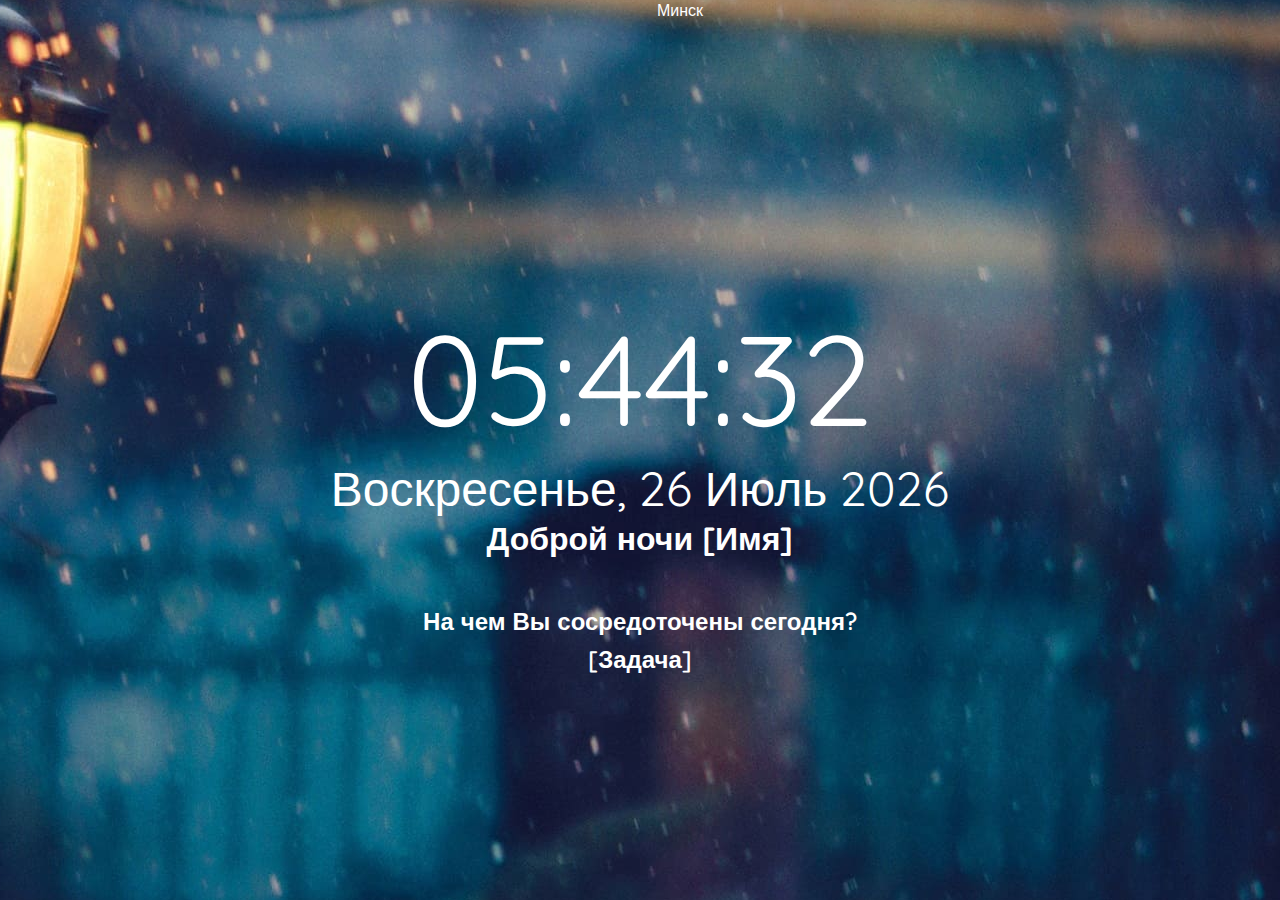
==== momentum/index.html @ 5317bd8b "Renamed files project" ====
<!DOCTYPE html>
<html>
<head>
	<meta charset="utf-8">
	<meta name="viewport" content="width=device-width, initial-scale=1.0">
	<meta http-equiv="X-UA-Compatible" content="ie=edge">
	<link rel="stylesheet" type="text/css" href="index.css">
	<link href="https://fonts.googleapis.com/css2?family=Quicksand:wght@500&display=swap" rel="stylesheet">
	<title>Momentum</title>
</head>
<body>
	<header class = "header">
		<button class="btn">   </button>
		<div class = "wrapper">
			<div class="city" contenteditable="true">Минск</div>
  			<i class="weather-icon owf"></i>
  			<div class="temperature"></div>
			<div class="weather-description"></div>	
		</div>
	</header>
	<div class="time_date">
		<time id="time"></time>
		<date id="date"></date> 
		<h1>
		<span id="greeting"></span>
		<span id="name" contenteditable="true"></span>
		</h1>
		<h2>На чем Вы сосредоточены сегодня?</h2>
		<h2 id="focus" contenteditable="true"></h2>
	</div>
	<script src="index.js"></script>
</body>
</html>
---- momentum/index.css ----
*{
	box-sizing: border-box;
	margin: 0;
	padding: 0;
}

body{
	transition: background-image 1s ease-in-out;
	font-family: 'Quicksand', sans-serif;
	display: flex;
	flex-direction: column;
	align-items: center;
	justify-content: center;
	text-align: center;
	height: 100vh;
	color: #000000;
	background: 100%;
}
header{
	font-family: 'Quicksand', sans-serif;
	font-size: 1rem;
	justify-content: center;
	width: 100vw;
	
	display: flex;

}

.time_date{
	display: flex;
	flex-direction: column;
	align-items: center;
	justify-content: center;
	text-align: center;
	height: 100vh;
}

.btn {
	width: 60px;
	height: 60px;
	border: 0;
	background: url("https://www.pngarts.com/files/7/Update-Button-PNG-Image.png");
	background-size: contain;
	background-repeat: no-repeat;
	filter: grayscale(1);
	margin: 10px;
  }
  .btn:hover {
	filter: grayscale(.8);
  }
  .btn:active,
  .btn:focus {
	outline: 0;
  }
  .btn:active{
	transform: scale(1.02)
  }

.wrapper{
	width: 1200px;
	height: 40px;
}

#time{
	font-size: 8rem;
}
#date{
	font-size: 3rem;
}

h1{
	margin-bottom: 3rem;
}

h2{
	margin-bottom: 0.5rem;
	font-weight: 600;
}

@media(max-width: 700px){
	#time {
		font-size: 6rem;
	}
	#date{
		font-size: 2rem;
}
}
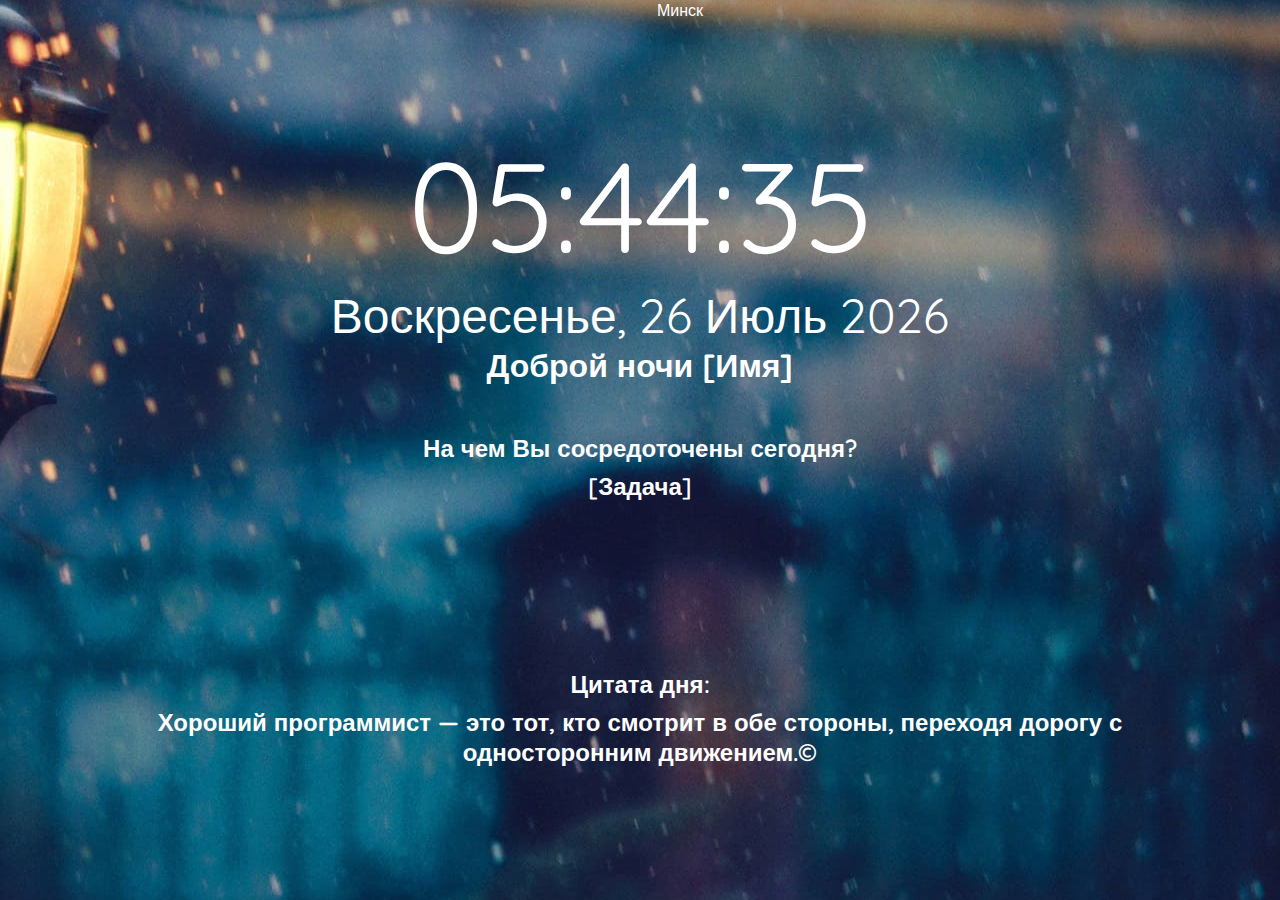
==== commit 0371b042: "fix:added quote" ====
--- a/momentum/index.html
+++ b/momentum/index.html
@@ -27,6 +27,11 @@
 		</h1>
 		<h2>На чем Вы сосредоточены сегодня?</h2>
 		<h2 id="focus" contenteditable="true"></h2>
+		<div class="quote">
+			<button id="btn-quote" class="btn">   </button>
+			<h2>Цитата дня:</h2>
+			<h2 id="quote"></h2>
+		</div>
 	</div>
 	<script src="index.js"></script>
 </body>
--- a/momentum/index.css
+++ b/momentum/index.css
@@ -25,6 +25,10 @@
 	display: flex;
 
 }
+.quote{
+	width: auto;
+	padding: 5rem;
+}
 
 .time_date{
 	display: flex;
@@ -44,17 +48,20 @@
 	background-repeat: no-repeat;
 	filter: grayscale(1);
 	margin: 10px;
-  }
-  .btn:hover {
+ }
+
+ .btn:hover {
 	filter: grayscale(.8);
-  }
-  .btn:active,
-  .btn:focus {
+ }
+ .btn:active,
+ .btn:focus {
 	outline: 0;
-  }
-  .btn:active{
+ }
+ .btn:active{
 	transform: scale(1.02)
-  }
+ }
+
+
 
 .wrapper{
 	width: 1200px;
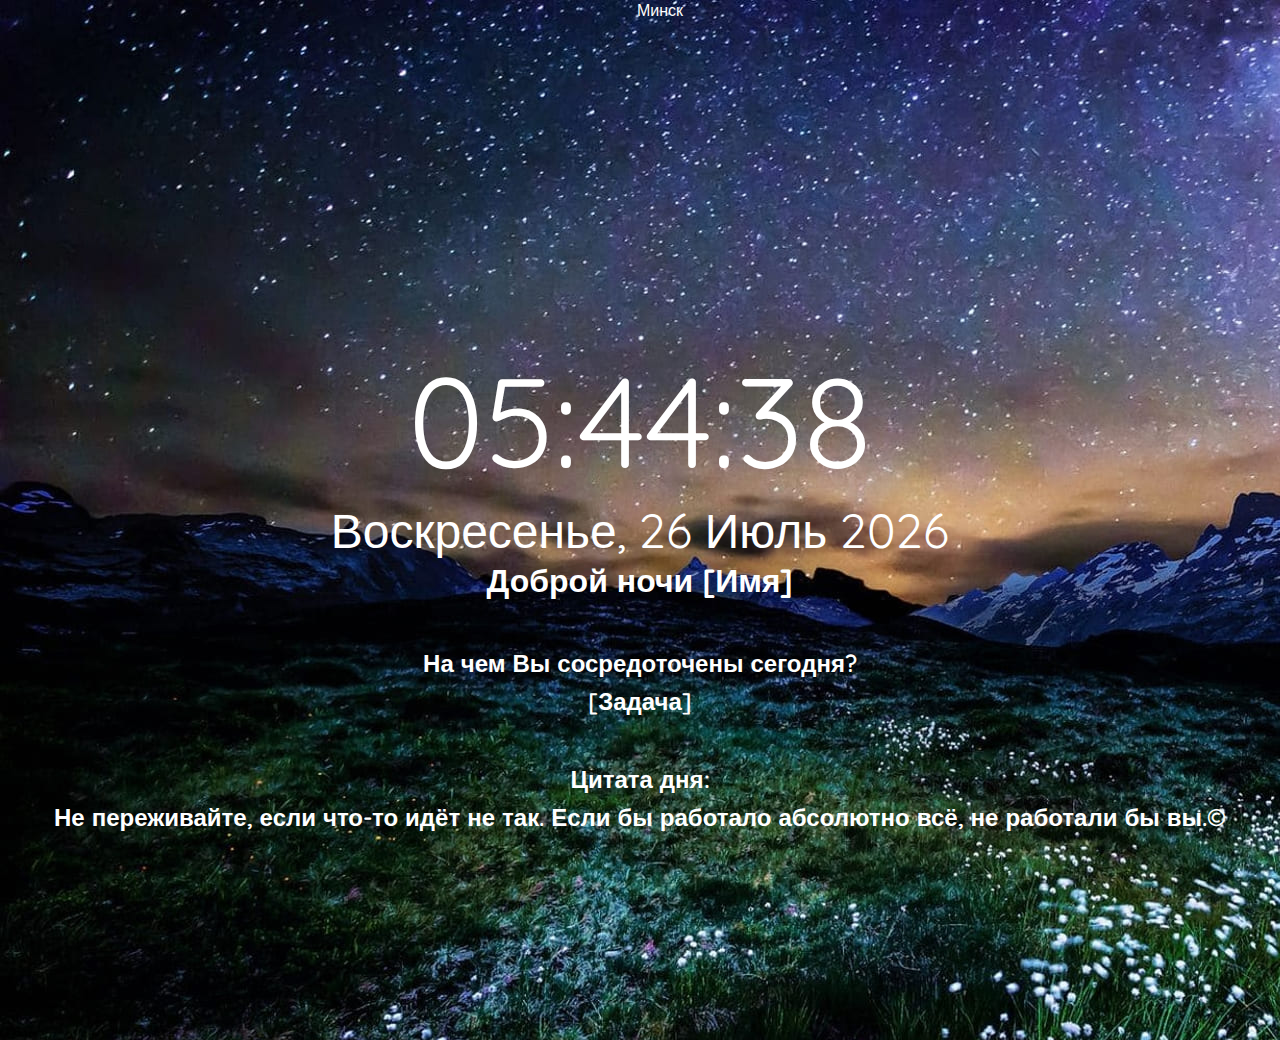
==== commit a2420911: "fix:adaptive" ====
--- a/momentum/index.html
+++ b/momentum/index.html
@@ -13,7 +13,6 @@
 		<button class="btn">   </button>
 		<div class = "wrapper">
 			<div class="city" contenteditable="true">Минск</div>
-  			<i class="weather-icon owf"></i>
   			<div class="temperature"></div>
 			<div class="weather-description"></div>	
 		</div>
--- a/momentum/index.css
+++ b/momentum/index.css
@@ -6,28 +6,29 @@
 
 body{
 	transition: background-image 1s ease-in-out;
-	font-family: 'Quicksand', sans-serif;
-	display: flex;
-	flex-direction: column;
-	align-items: center;
-	justify-content: center;
-	text-align: center;
-	height: 100vh;
-	color: #000000;
-	background: 100%;
-}
-header{
-	font-family: 'Quicksand', sans-serif;
-	font-size: 1rem;
-	justify-content: center;
-	width: 100vw;
-	
-	display: flex;
+    font-family: 'Quicksand', sans-serif;
+    display: flex;
+    flex-direction: column;
+    align-items: center;
+    justify-content: center;
+    text-align: center;
+    height: 100%;
+    color: #000000;
+  	background-size: auto;
+  	height: 100%;
 
 }
 .quote{
-	width: auto;
-	padding: 5rem;
+	width: 100%
+}
+header{
+	padding: 0px 0px 100px 0px;
+    font-family: 'Quicksand', sans-serif;
+    font-size: 1rem;
+    justify-content: center;
+    width: 100vw;
+    display: flex;
+
 }
 
 .time_date{
@@ -40,8 +41,8 @@
 }
 
 .btn {
-	width: 60px;
-	height: 60px;
+	width: 20px;
+	height: 20px;
 	border: 0;
 	background: url("https://www.pngarts.com/files/7/Update-Button-PNG-Image.png");
 	background-size: contain;
